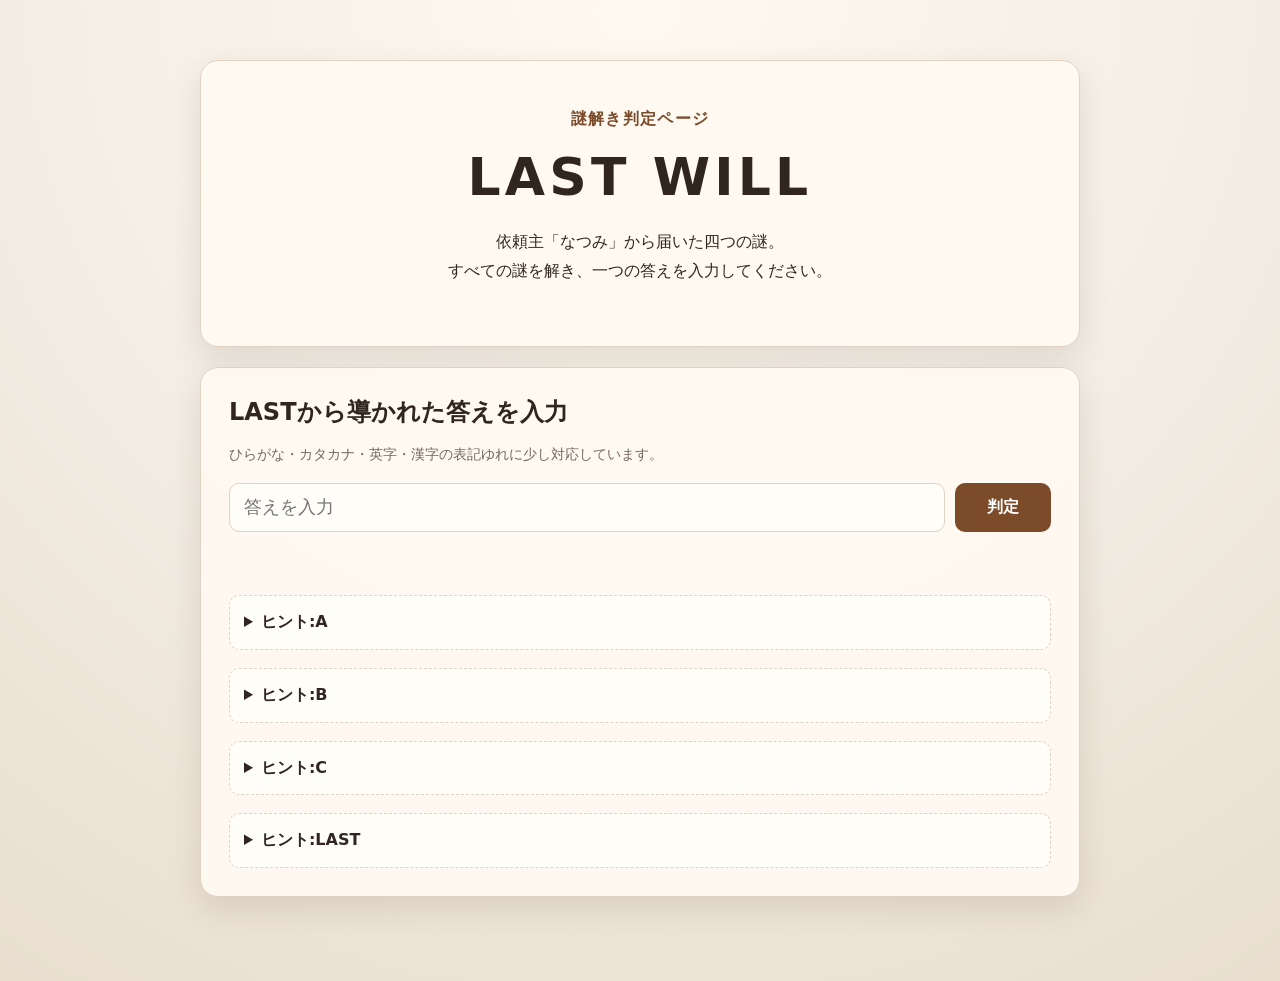
==== lastwill/index.html @ 81fc3fbb "修正" ====
<!doctype html>
<html lang="ja">
<head>
  <meta charset="utf-8" />
  <meta name="viewport" content="width=device-width, initial-scale=1" />
  <title>LAST WILL</title>
  <link rel="stylesheet" href="style.css" />
</head>
<body>
  <main class="container">
    <section class="card hero">
      <p class="eyebrow">謎解き判定ページ</p>
      <h1>LAST WILL</h1>
      <p>
        依頼主「なつみ」から届いた四つの謎。<br>
        すべての謎を解き、一つの答えを入力してください。
      </p>
    </section>

    <section class="card" id="stage1">
      <h2>LASTから導かれた答えを入力</h2>
      <p class="note">ひらがな・カタカナ・英字・漢字の表記ゆれに少し対応しています。</p>
      <div class="answer-row">
        <input id="answer1" type="text" placeholder="答えを入力" autocomplete="off" />
        <button id="check1">判定</button>
      </div>
      <p id="result1" class="result" aria-live="polite"></p>
      <details class="hint">
        <summary>ヒント:A</summary>
        <details class="hint">
        	<summary>ヒント:①</summary>
        	<p>調整中</p>
      	</details>
      </details>
	<details class="hint">
        <summary>ヒント:B</summary>
        <p>調整中</p>
      </details>
	<details class="hint">
        <summary>ヒント:C</summary>
        <p>調整中</p>
      </details>
      <details class="hint">
        <summary>ヒント:LAST</summary>
        <p>調整中</p>
      </details>
    </section>

    <section class="card hidden" id="afterFirst">
      <h2>なつみからの返事</h2>
      <div class="message">
		<p>ありがとうございます！</p>

		<p>「今」が答えだと分かった時は、これでようやく父の残した箱を開けられると思ったのですが……残念ながら、鍵は開きませんでした。</p>

		<p>何度か試してみたのですが、やはり駄目でした。</p>

		<p>「NOW」や「IMA」も入力してみたものの、反応はありません。</p>

		<p>よく見ると、この南京錠は6文字のアルファベットを入力するタイプのようです。</p>

		<p>もしかすると、まだ何か見落としているのかもしれません。</p>

		<p>手がかりになるか分かりませんが、箱や手紙の写真も送ります。</p>

		<p>もう少しだけ、一緒に考えていただけないでしょうか。</p>
      </div>

      <figure class="image-box">
        <img src="images/box.png" onerror="this.closest('figure').classList.add('image-missing')" />
      </figure>
    </section>

    <section class="card hidden" id="stage2">
      <h2>六文字の答えを入力</h2>
      <p class="note">半角英字で入力してください。</p>
      <div class="answer-row">
        <input id="answer2" type="text" placeholder="例：ABCDEF" autocomplete="off" />
        <button id="check2">判定</button>
      </div>
      <p id="result2" class="result" aria-live="polite"></p>
      <details class="hint">
        <summary>ヒントを見る</summary>
        <p>手紙が書かれた時代を基準に、もう一度考えてみてください。</p>
      </details>
    </section>

    <section class="card hidden" id="ending">
      <h2>箱が開いた</h2>
      <div class="message">
        <p>鍵が外れると、小さな音とともにオルゴールが鳴り始めた。</p>

        <p>どうやら、この箱そのものがオルゴールになっていたらしい。</p>

        <p>箱の中には、一通の手紙が入っている。</p>
      </div>

      <audio id="orgelAudio" src="audio/orgel.mp3" loop preload="auto"></audio>

      <div class="answer-row">
        <button id="readLetter" type="button">手紙を読む</button>
        <p>※音が流れます。</p>
      </div>

      <div class="letter hidden" id="letterContent">
        <p>なつみへ</p>

        <p>二十歳の誕生日、おめでとう。</p>

        <p>この手紙とオルゴールは、二十歳の誕生日に届くようにお願いしてある。</p>

        <p>私に残された時間は短くて、直接会えそうにはないから、今のうちに準備しておくことにした。</p>

        <p>私なりになつみと遊べるように考えたが、少し回りくどい形になってしまった。</p>

        <p>この謎をつくりながら、二十歳になったお前に贈る言葉を考えていたら、「未来」になった。</p>

        <p>好きなものは増えただろうか？</p>

        <p>健康でいるだろうか？</p>

        <p>友達はできただろうか？恋人は？</p>

        <p>笑顔でいられているだろうか？</p>

        <p>私のことを、少しは覚えていてくれているだろうか。</p>

        <p>ふがいない父親で、すまない。</p>

        <p>このオルゴールは、なつみが生まれた頃に買ったものだ。</p>

        <p>ちゃんと音は鳴っただろうか。</p>

        <p>そうであってほしい。</p>

        <p>なつみの幸せな未来を願っている。</p>

        <p class="signature">父より</p>
      </div>

      <div class="hidden end-title" id="endTitle">
        <p>END「LAST WILL」</p>
        <p>THANK YOU FOR PLAYING</p>
      </div>
    </section>
  </main>

  <script src="script.js"></script>
</body>
</html>
---- lastwill/style.css ----
:root {
  --bg: #f4efe7;
  --card: #fffaf2;
  --ink: #30261f;
  --muted: #76685f;
  --line: #dfd2c2;
  --accent: #7b4b2a;
  --accent-dark: #58351d;
  --ok: #176b45;
  --ng: #a23a30;
}

* { box-sizing: border-box; }

body {
  margin: 0;
  min-height: 100vh;
  background: radial-gradient(circle at top, #fff9ef 0%, var(--bg) 46%, #e9dece 100%);
  color: var(--ink);
  font-family: system-ui, -apple-system, BlinkMacSystemFont, "Hiragino Sans", "Yu Gothic", sans-serif;
  line-height: 1.8;
}

.container {
  width: min(880px, calc(100% - 32px));
  margin: 0 auto;
  padding: 40px 0 64px;
}

.card {
  background: rgba(255,250,242,0.92);
  border: 1px solid var(--line);
  border-radius: 18px;
  padding: 28px;
  margin: 20px 0;
  box-shadow: 0 12px 32px rgba(67, 45, 26, 0.12);
}

.hero {
  text-align: center;
  padding: 44px 28px;
}

.eyebrow {
  margin: 0 0 8px;
  color: var(--accent);
  font-weight: 700;
  letter-spacing: .08em;
}

h1, h2 {
  line-height: 1.35;
  margin: 0 0 14px;
}

h1 {
  font-size: clamp(32px, 8vw, 52px);
  letter-spacing: .08em;
}

h2 { font-size: 24px; }

.note, figcaption {
  color: var(--muted);
  font-size: 14px;
}

.answer-row {
  display: flex;
  gap: 10px;
  margin-top: 16px;
}

input {
  width: 100%;
  padding: 13px 14px;
  font-size: 18px;
  border: 1px solid var(--line);
  border-radius: 10px;
  background: #fffdf8;
}

button {
  min-width: 96px;
  border: none;
  border-radius: 10px;
  background: var(--accent);
  color: white;
  font-weight: 700;
  font-size: 16px;
  cursor: pointer;
}

button:hover { background: var(--accent-dark); }

.result {
  min-height: 1.8em;
  font-weight: 700;
}

.result.ok { color: var(--ok); }
.result.ng { color: var(--ng); }

.hint {
  margin-top: 18px;
  padding: 12px 14px;
  border: 1px dashed var(--line);
  border-radius: 10px;
  background: #fffdf8;
}

.hint summary { cursor: pointer; font-weight: 700; }

.message, .letter {
  background: #fffdf8;
  border-left: 5px solid var(--accent);
  padding: 18px 20px;
  border-radius: 10px;
}

.letter {
  font-family: "Yu Mincho", "Hiragino Mincho ProN", serif;
}

.signature { text-align: right; }

.image-box {
  margin: 22px 0 0;
  padding: 14px;
  border: 1px solid var(--line);
  border-radius: 14px;
  background: #fffdf8;
}

.image-box img {
  display: block;
  max-width: 100%;
  border-radius: 10px;
}

.image-missing::before {
  content: "画像未配置：images/letter_2008.jpg を追加してください";
  display: block;
  padding: 36px 16px;
  text-align: center;
  border: 1px dashed var(--line);
  border-radius: 10px;
  color: var(--muted);
}

.image-missing img { display: none; }

.hidden { display: none; }

@media (max-width: 640px) {
  .container { width: min(100% - 20px, 880px); padding-top: 18px; }
  .card { padding: 20px; border-radius: 14px; }
  .answer-row { flex-direction: column; }
  button { min-height: 48px; }
}
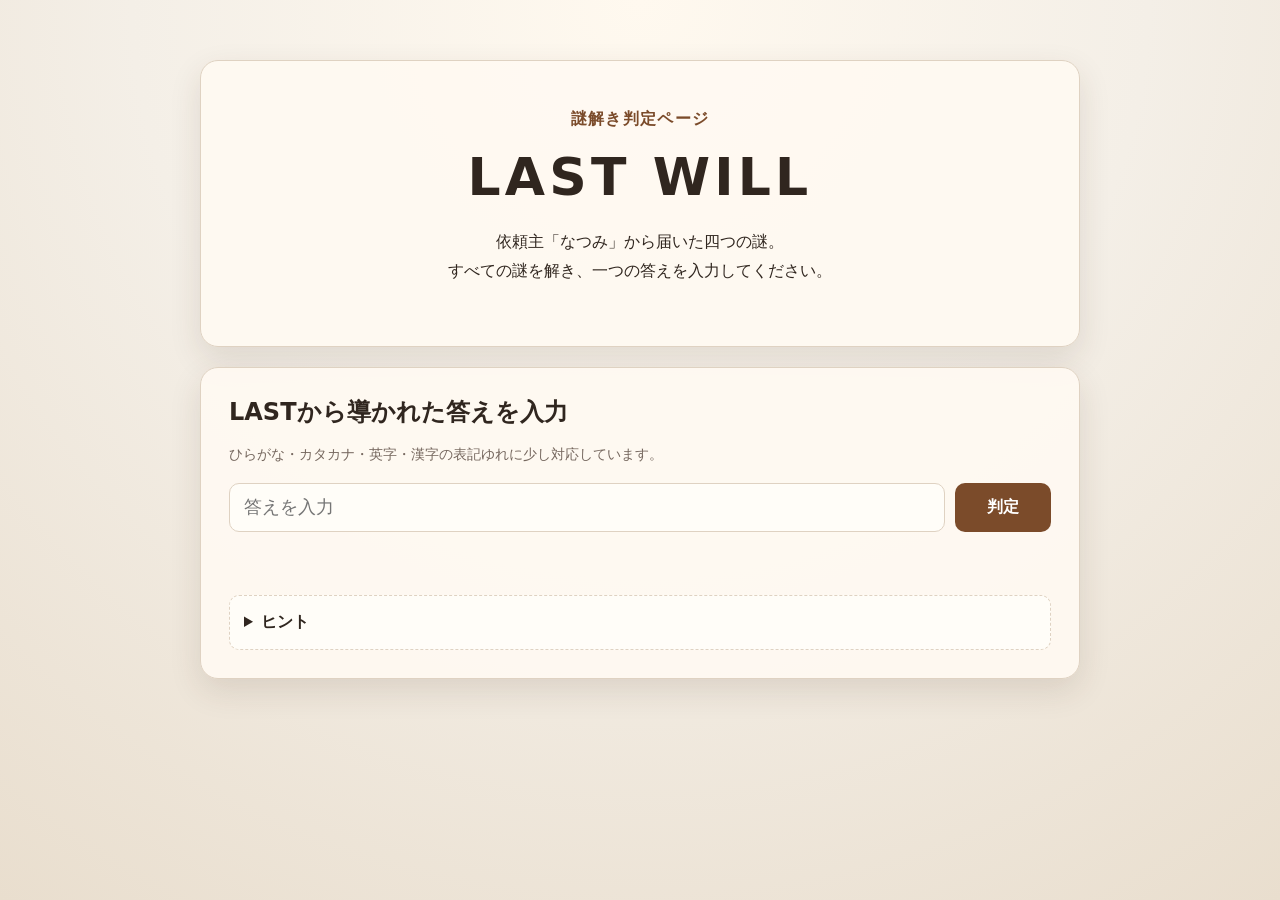
==== commit dd82f695: "ヒントをまとめるように修正" ====
--- a/lastwill/index.html
+++ b/lastwill/index.html
@@ -25,24 +25,91 @@
         <button id="check1">判定</button>
       </div>
       <p id="result1" class="result" aria-live="polite"></p>
+    <details class="hint">
+    	<summary>ヒント</summary>
       <details class="hint">
         <summary>ヒント:A</summary>
         <details class="hint">
         	<summary>ヒント:①</summary>
-        	<p>調整中</p>
+        	<p>下にある長方形に見覚えがありませんか。長方形で真ん中に縦長の〇があり4種類、順番があってその下に様々な〇が6種類あるものを考えてみましょう。</p>
+      	</details>
+        <details class="hint">
+        	<summary>ヒント:②</summary>
+        	<p>下の図は「お金」を表しています。つまり長方形は紙幣です。紙幣に対応する人物といえば偉人となります。</p>
+      	</details>
+        <details class="hint">
+        	<summary>ヒント:③</summary>
+        	<p>偉人は1万円が「渋沢栄一（しぶさわえいいち）」5千円が「津田梅子（つだうめこ）」2千円が「紫式部（むらさきしきぶ）」千円が「北里柴三郎（きたさとしばさぶろう）」です。五十音順にたどっていきましょう。</p>
+      	</details>
+        <details class="hint">
+        	<summary>ヒント:④</summary>
+        	<p>千円→1万円→5千円→2千円のじゅんでたどると答えは「だいきち」となります。</p>
       	</details>
       </details>
 	<details class="hint">
         <summary>ヒント:B</summary>
-        <p>調整中</p>
+        <details class="hint">
+        	<summary>ヒント:①</summary>
+        	<p>①②③を数字にすると、①【60】分 ②【18】才 ③【5】年（2021年開催）となります。文字に変換すると①【シュクジツ】 ②【エト】 ③【ハハ】となります。</p>
+      	</details>
+        <details class="hint">
+        	<summary>ヒント:②</summary>
+        	<p>①の祝日は元日・成人の日・建国記念の日・天皇誕生日・春分の日・昭和の日・憲法記念日・みどりの日・こどもの日・海の日・山の日・敬老の日・秋分の日・スポーツの日・文化の日・勤労感謝の日があります。</p>
+        	<p>②の干支の漢字は子・丑・寅・卯・辰・巳・午・未・申・酉・戌・亥があります。③は母が含まれる漢字を探しましょう</p>
+      	</details>
+        <details class="hint">
+        	<summary>ヒント:③</summary>
+        	<p>①の祝日に含まれるのは「海、建、老、山、和、法、春、誕、人、も、国、分、秋」の12個。</p>
+        	<p>②の干支が含まれるのは「申・柚子」の2個。③の母が含まれるのは「苺・毎」の2個です。</p>
+        	<p>それらをぬりつぶすと4つのアルファベットになるはずです。</p>
+      	</details>
+        <details class="hint">
+        	<summary>ヒント:④</summary>
+        	<p>塗りつぶすとFUELという単語になり、それを日本語にした「ねんりょう」が答えです。</p>
+      	</details>
       </details>
 	<details class="hint">
         <summary>ヒント:C</summary>
-        <p>調整中</p>
+        <details class="hint">
+        	<summary>ヒント:①</summary>
+        	<p>まずは「思い出のコース」の空欄を埋めよう。元号については、そのイラストと対応する文字の間を読んでみよう。日本一高い塔は「スカイツリー」となるはずだ。</p>
+      	</details>
+        <details class="hint">
+        	<summary>ヒント:②</summary>
+        	<p>思い出のコースの該当場所を別の言葉に分けられないだろうか。それらのイラストを辿って通る文字を読んでみよう。例：「あさくさ」→「あさ」＋「くさ」</p>
+      	</details>
+        <details class="hint">
+        	<summary>ヒント:③</summary>
+        	<p>すると「ほしの間」と読めるはずだ。「ほし」を表すものを探して、その間を読んでみよう。</p>
+      	</details>
+        <details class="hint">
+        	<summary>ヒント:④</summary>
+        	<p>「星(漢字)→ほし(イラスト)」の間を読んでみよう。答えは「花+び（る)」で、花火となる。</p>
+      	</details>
       </details>
       <details class="hint">
         <summary>ヒント:LAST</summary>
-        <p>調整中</p>
+        <details class="hint">
+        	<summary>ヒント:①</summary>
+        	<p>今まで解いてきた、ABCの謎の答えを文字数をヒントにしてそれぞれ入れてみよう。</p>
+      	</details>
+        <details class="hint">
+        	<summary>ヒント:②</summary>
+        	<p>矢印を読んでみると「ないん」となるはずだ。つまり、パスワードのヒントは「ないん」の間を読むことで得られそうだ。</p>
+      	</details>
+        <details class="hint">
+        	<summary>ヒント:③</summary>
+        	<p>枠の形からCの謎から「ないん」を探すことが推測できる。</p>
+      	</details>
+        <details class="hint">
+        	<summary>ヒント:④</summary>
+        	<p>「ない(ふ)+ん→9」の間を読んでみよう。「角の間」と読めるはずだ。よって、パスワードのヒントは「角の間を見ろ！」になるはずだ。角のイラスト2つを探してみよう。</p>
+      	</details>
+        <details class="hint">
+        	<summary>ヒント:⑤</summary>
+        	<p>「角(煮)→(四)角」があることがわかる。この間を読んで答えは「今」となる。</p>
+      	</details>
+      </details>
       </details>
     </section>
 
@@ -79,10 +146,86 @@
         <button id="check2">判定</button>
       </div>
       <p id="result2" class="result" aria-live="polite"></p>
+    <details class="hint">
+    	<summary>ヒント</summary>
+    	<p>手紙の消印に注目してみましょう。消印の日付が「2008.12.10」となっていることに気が付きます。</p>
+    	<p>つまりこの謎が作られたのは2008年だったのです。その前提のもといままでの謎を振り返ってみましょう</p>
       <details class="hint">
-        <summary>ヒントを見る</summary>
-        <p>手紙が書かれた時代を基準に、もう一度考えてみてください。</p>
-      </details>
+        <summary>ヒント:A</summary>
+        <details class="hint">
+        	<summary>ヒント:①</summary>
+        	<p>2008年の紙幣は今とどう違うだろうか。</p>
+      	</details>
+        <details class="hint">
+        	<summary>ヒント:②</summary>
+        	<p>2008年の紙幣は1万円が「福沢諭吉（ふくざわゆきち）」5千円が「樋口一葉（ひぐちいちよ）」2千円が「紫式部（むらさきしきぶ）」千円が「野口英世（のぐちひでよ）」です。五十音順にたどっていきましょう。</p>
+      	</details>
+        <details class="hint">
+        	<summary>ヒント:③</summary>
+        	<p>千円→5千円→1万円→2千円のじゅんでたどると答えは「うきわ」となります。</p>
+      	</details>
+      </details>
+		<details class="hint">
+	        <summary>ヒント:B</summary>
+	        <details class="hint">
+	        	<summary>ヒント:①</summary>
+	        	<p>①②③を数字にすると、①【60】分 ②【20】才（2022年4月民法改正） ③【44】年（1964年開催）となります。文字に変換すると①【シュクジツ】 ②【カジツ】 ③【チチ】となります。</p>
+	      	</details>
+	        <details class="hint">
+	        	<summary>ヒント:②</summary>
+	        	<p>2008年の①の祝日は山の日・スポーツの日がありませんでした。</p>
+	        	<p>②は果実が含まれる漢字を探しましょう。③は母が含まれる漢字を探しましょう</p>
+	      	</details>
+	        <details class="hint">
+	        	<summary>ヒント:③</summary>
+	        	<p>①の祝日に含まれるのは山の日を消した「海、建、老、和、法、春、誕、人、も、国、分、秋」の11個。</p>
+	        	<p>②の果実が含まれるのは「柿・苺・柚子・桃」の4個。③の父が含まれるのは「斧・爺・交」の3個です。</p>
+	        	<p>それらをぬりつぶすと4つのアルファベットになるはずです。</p>
+	      	</details>
+	        <details class="hint">
+	        	<summary>ヒント:④</summary>
+	        	<p>塗りつぶすとSOULという単語になり、それを日本語にした「たましい」が答えです。</p>
+	      	</details>
+	      </details>
+		<details class="hint">
+	        <summary>ヒント:C</summary>
+	        <details class="hint">
+	        	<summary>ヒント:①</summary>
+	        	<p>1回目と同様に解いてみよう。元号については、「平成」となるはずだ。枠外の文字にも目を向けてみよう。2008年時点での日本一高い塔は「東京タワー」となるはずだ。</p>
+	      	</details>
+	        <details class="hint">
+	        	<summary>ヒント:②</summary>
+	        	<p>1回目と同様にイラストを辿ってみよう。すると「3角の間」となるはずだ。三角のイラストを2つ探してみよう。</p>
+	      	</details>
+	        <details class="hint">
+	        	<summary>ヒント:③</summary>
+	        	<p>「三角(注意マーク)→三角(さん(ご)+角(煮))」の間を読んでみよう。答えは「くり+す+ます」で、クリスマスとなる。</p>
+	      	</details>
+	      </details>
+	      <details class="hint">
+	        <summary>ヒント:LAST</summary>
+	        <details class="hint">
+	        	<summary>ヒント:①</summary>
+	        	<p>矢印を読んでみると「きまり」となるはずだ。つまり、パスワードのヒントは「きまり」の間を読むことで得られそうだ。</p>
+	      	</details>
+	        <details class="hint">
+	        	<summary>ヒント:②</summary>
+	        	<p>「決まり(ルールブックのイラスト)→木+鞠」の間を読んでみよう。「たからもの」と読めるはずだ。よってパスワードのヒントは「たからものを見ろ！」になるはずだ。今までは「の間を見ろ」となっていたが今回はその指定がない。つまり、「たからもの」で、どこからどこまで読めば良いかの役割を担っている単語になっているはずだ。どこを見れば良いだろう。</p>
+	      	</details>
+	        <details class="hint">
+	        	<summary>ヒント:③</summary>
+	        	<p>「た から もの」なため、「た→もの」と読めば良いことがわかる。「た」と、「もの」を表すイラストや文字を探そう。</p>
+	      	</details>
+	        <details class="hint">
+	        	<summary>ヒント:④</summary>
+	        	<p>「た→(着)物」があることがわかる。この間を読んで答えは「3来」となる。英語6文字の単語にするにはどうすれば良いだろうか。</p>
+	      	</details>
+	        <details class="hint">
+	        	<summary>ヒント:④</summary>
+	        	<p>3は「み」とも読める。つまり答えは「未来」となり、パスワードは「FUTURE」となる。</p>
+	      	</details>
+	      </details>
+  	</details>
     </section>
 
     <section class="card hidden" id="ending">
@@ -99,7 +242,6 @@
 
       <div class="answer-row">
         <button id="readLetter" type="button">手紙を読む</button>
-        <p>※音が流れます。</p>
       </div>
 
       <div class="letter hidden" id="letterContent">
@@ -140,7 +282,7 @@
 
       <div class="hidden end-title" id="endTitle">
         <p>END「LAST WILL」</p>
-        <p>THANK YOU FOR PLAYING</p>
+        <p>THANK YOU FOR PLAYING!!!!</p>
       </div>
     </section>
   </main>
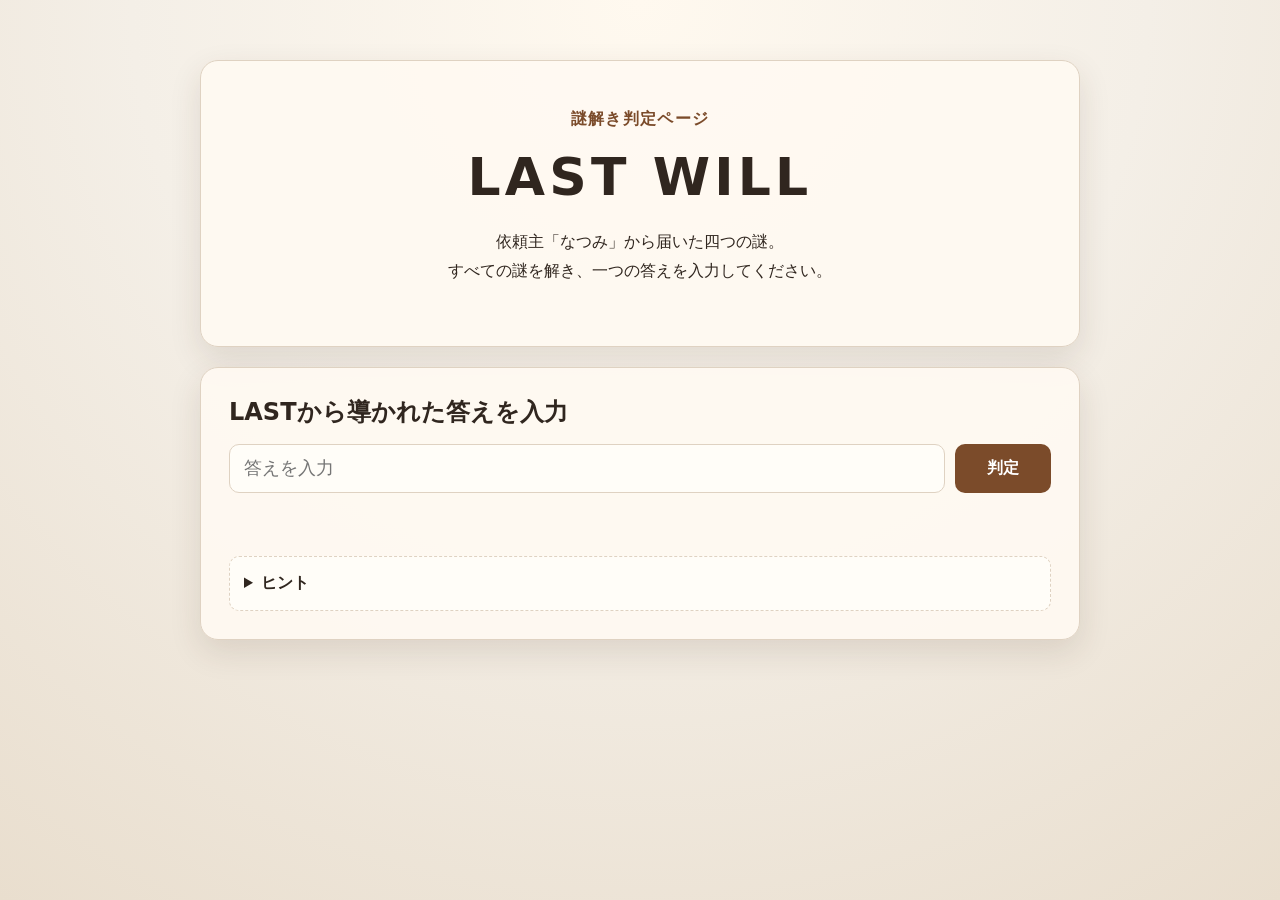
==== commit bac1981e: "不要な表記を削除" ====
--- a/lastwill/index.html
+++ b/lastwill/index.html
@@ -19,7 +19,6 @@
 
     <section class="card" id="stage1">
       <h2>LASTから導かれた答えを入力</h2>
-      <p class="note">ひらがな・カタカナ・英字・漢字の表記ゆれに少し対応しています。</p>
       <div class="answer-row">
         <input id="answer1" type="text" placeholder="答えを入力" autocomplete="off" />
         <button id="check1">判定</button>
